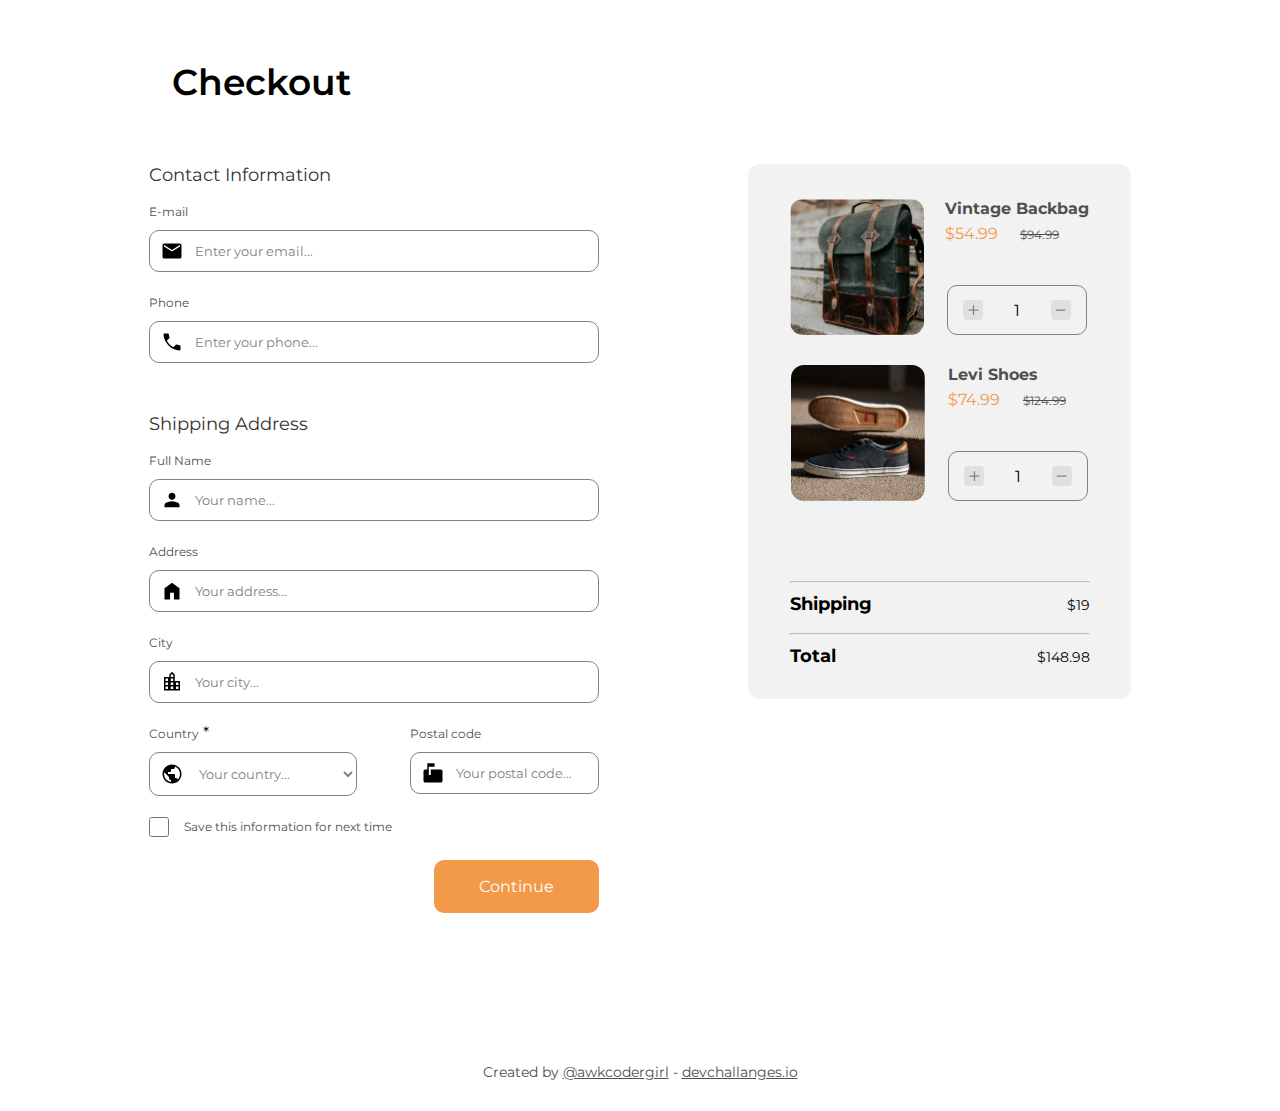
==== Checkout-Page/index.html @ d0a96e7c "Completed desktop view" ====
<!DOCTYPE html>
<html lang="en">
    <head>
        <meta charset="UTF-8">
        <title>Checkout Page</title>
        <link rel="stylesheet" href="style.css">
    </head>

    <body>
        <header>
            <h1 class="title">Checkout</h1>
        </header>

        <div class="mega-container">

            <form action="#" method="post">
            
                <fieldset class="part-1">
                    <legend>Contact Information</legend>

                    <label for="email">E-mail</label>
                    <input type="email" id="email" placeholder="Enter your email..." class="email">
        
                    <label for="phone">Phone</label>
                    <input type="tel" id="phone" pattern="[0-9]{3}-[0-9]{2}-[0-9]{3}" placeholder="Enter your phone..." class="phone">
                </fieldset>
                
                <fieldset class="part-2">
                    <legend>Shipping Address</legend>
                    <label for="fullName">Full Name</label>
                    <input type="text" id="fullName" placeholder="Your name..." class="fullName">

                    <label for="address">Address</label>
                    <input type="text" id="address" placeholder="Your address..." class="address">

                    <label for="city">City</label>
                    <input type="text" id="city" placeholder="Your city..." class="city">

                    <div class="one-row"> 
                        <div class="country">
                            <label for="country">Country</label> <span>*</span>
                            <select id="country" name="country" class="country">
                                <option>Your country...</option>
                                <option value="AF">Afghanistan</option>
                                <option value="AX">Aland Islands</option>
                                <option value="AL">Albania</option>
                                <option value="DZ">Algeria</option>
                                <option value="AS">American Samoa</option>
                                <option value="AD">Andorra</option>
                                <option value="AO">Angola</option>
                                <option value="AI">Anguilla</option>
                                <option value="AQ">Antarctica</option>
                                <option value="AG">Antigua and Barbuda</option>
                                <option value="AR">Argentina</option>
                                <option value="AM">Armenia</option>
                                <option value="AW">Aruba</option>
                                <option value="AU">Australia</option>
                                <option value="AT">Austria</option>
                                <option value="AZ">Azerbaijan</option>
                                <option value="BS">Bahamas</option>
                                <option value="BH">Bahrain</option>
                                <option value="BD">Bangladesh</option>
                                <option value="BB">Barbados</option>
                                <option value="BY">Belarus</option>
                                <option value="BE">Belgium</option>
                                <option value="BZ">Belize</option>
                                <option value="BJ">Benin</option>
                                <option value="BM">Bermuda</option>
                                <option value="BT">Bhutan</option>
                                <option value="BO">Bolivia</option>
                                <option value="BQ">Bonaire, Sint Eustatius and Saba</option>
                                <option value="BA">Bosnia and Herzegovina</option>
                                <option value="BW">Botswana</option>
                                <option value="BV">Bouvet Island</option>
                                <option value="BR">Brazil</option>
                                <option value="IO">British Indian Ocean Territory</option>
                                <option value="BN">Brunei Darussalam</option>
                                <option value="BG">Bulgaria</option>
                                <option value="BF">Burkina Faso</option>
                                <option value="BI">Burundi</option>
                                <option value="KH">Cambodia</option>
                                <option value="CM">Cameroon</option>
                                <option value="CA">Canada</option>
                                <option value="CV">Cape Verde</option>
                                <option value="KY">Cayman Islands</option>
                                <option value="CF">Central African Republic</option>
                                <option value="TD">Chad</option>
                                <option value="CL">Chile</option>
                                <option value="CN">China</option>
                                <option value="CX">Christmas Island</option>
                                <option value="CC">Cocos (Keeling) Islands</option>
                                <option value="CO">Colombia</option>
                                <option value="KM">Comoros</option>
                                <option value="CG">Congo</option>
                                <option value="CD">Congo, Democratic Republic of the Congo</option>
                                <option value="CK">Cook Islands</option>
                                <option value="CR">Costa Rica</option>
                                <option value="CI">Cote D'Ivoire</option>
                                <option value="HR">Croatia</option>
                                <option value="CU">Cuba</option>
                                <option value="CW">Curacao</option>
                                <option value="CY">Cyprus</option>
                                <option value="CZ">Czech Republic</option>
                                <option value="DK">Denmark</option>
                                <option value="DJ">Djibouti</option>
                                <option value="DM">Dominica</option>
                                <option value="DO">Dominican Republic</option>
                                <option value="EC">Ecuador</option>
                                <option value="EG">Egypt</option>
                                <option value="SV">El Salvador</option>
                                <option value="GQ">Equatorial Guinea</option>
                                <option value="ER">Eritrea</option>
                                <option value="EE">Estonia</option>
                                <option value="ET">Ethiopia</option>
                                <option value="FK">Falkland Islands (Malvinas)</option>
                                <option value="FO">Faroe Islands</option>
                                <option value="FJ">Fiji</option>
                                <option value="FI">Finland</option>
                                <option value="FR">France</option>
                                <option value="GF">French Guiana</option>
                                <option value="PF">French Polynesia</option>
                                <option value="TF">French Southern Territories</option>
                                <option value="GA">Gabon</option>
                                <option value="GM">Gambia</option>
                                <option value="GE">Georgia</option>
                                <option value="DE">Germany</option>
                                <option value="GH">Ghana</option>
                                <option value="GI">Gibraltar</option>
                                <option value="GR">Greece</option>
                                <option value="GL">Greenland</option>
                                <option value="GD">Grenada</option>
                                <option value="GP">Guadeloupe</option>
                                <option value="GU">Guam</option>
                                <option value="GT">Guatemala</option>
                                <option value="GG">Guernsey</option>
                                <option value="GN">Guinea</option>
                                <option value="GW">Guinea-Bissau</option>
                                <option value="GY">Guyana</option>
                                <option value="HT">Haiti</option>
                                <option value="HM">Heard Island and Mcdonald Islands</option>
                                <option value="VA">Holy See (Vatican City State)</option>
                                <option value="HN">Honduras</option>
                                <option value="HK">Hong Kong</option>
                                <option value="HU">Hungary</option>
                                <option value="IS">Iceland</option>
                                <option value="IN">India</option>
                                <option value="ID">Indonesia</option>
                                <option value="IR">Iran, Islamic Republic of</option>
                                <option value="IQ">Iraq</option>
                                <option value="IE">Ireland</option>
                                <option value="IM">Isle of Man</option>
                                <option value="IL">Israel</option>
                                <option value="IT">Italy</option>
                                <option value="JM">Jamaica</option>
                                <option value="JP">Japan</option>
                                <option value="JE">Jersey</option>
                                <option value="JO">Jordan</option>
                                <option value="KZ">Kazakhstan</option>
                                <option value="KE">Kenya</option>
                                <option value="KI">Kiribati</option>
                                <option value="KP">Korea, Democratic People's Republic of</option>
                                <option value="KR">Korea, Republic of</option>
                                <option value="XK">Kosovo</option>
                                <option value="KW">Kuwait</option>
                                <option value="KG">Kyrgyzstan</option>
                                <option value="LA">Lao People's Democratic Republic</option>
                                <option value="LV">Latvia</option>
                                <option value="LB">Lebanon</option>
                                <option value="LS">Lesotho</option>
                                <option value="LR">Liberia</option>
                                <option value="LY">Libyan Arab Jamahiriya</option>
                                <option value="LI">Liechtenstein</option>
                                <option value="LT">Lithuania</option>
                                <option value="LU">Luxembourg</option>
                                <option value="MO">Macao</option>
                                <option value="MK">Macedonia, the Former Yugoslav Republic of</option>
                                <option value="MG">Madagascar</option>
                                <option value="MW">Malawi</option>
                                <option value="MY">Malaysia</option>
                                <option value="MV">Maldives</option>
                                <option value="ML">Mali</option>
                                <option value="MT">Malta</option>
                                <option value="MH">Marshall Islands</option>
                                <option value="MQ">Martinique</option>
                                <option value="MR">Mauritania</option>
                                <option value="MU">Mauritius</option>
                                <option value="YT">Mayotte</option>
                                <option value="MX">Mexico</option>
                                <option value="FM">Micronesia, Federated States of</option>
                                <option value="MD">Moldova, Republic of</option>
                                <option value="MC">Monaco</option>
                                <option value="MN">Mongolia</option>
                                <option value="ME">Montenegro</option>
                                <option value="MS">Montserrat</option>
                                <option value="MA">Morocco</option>
                                <option value="MZ">Mozambique</option>
                                <option value="MM">Myanmar</option>
                                <option value="NA">Namibia</option>
                                <option value="NR">Nauru</option>
                                <option value="NP">Nepal</option>
                                <option value="NL">Netherlands</option>
                                <option value="AN">Netherlands Antilles</option>
                                <option value="NC">New Caledonia</option>
                                <option value="NZ">New Zealand</option>
                                <option value="NI">Nicaragua</option>
                                <option value="NE">Niger</option>
                                <option value="NG">Nigeria</option>
                                <option value="NU">Niue</option>
                                <option value="NF">Norfolk Island</option>
                                <option value="MP">Northern Mariana Islands</option>
                                <option value="NO">Norway</option>
                                <option value="OM">Oman</option>
                                <option value="PK">Pakistan</option>
                                <option value="PW">Palau</option>
                                <option value="PS">Palestinian Territory, Occupied</option>
                                <option value="PA">Panama</option>
                                <option value="PG">Papua New Guinea</option>
                                <option value="PY">Paraguay</option>
                                <option value="PE">Peru</option>
                                <option value="PH">Philippines</option>
                                <option value="PN">Pitcairn</option>
                                <option value="PL">Poland</option>
                                <option value="PT">Portugal</option>
                                <option value="PR">Puerto Rico</option>
                                <option value="QA">Qatar</option>
                                <option value="RE">Reunion</option>
                                <option value="RO">Romania</option>
                                <option value="RU">Russian Federation</option>
                                <option value="RW">Rwanda</option>
                                <option value="BL">Saint Barthelemy</option>
                                <option value="SH">Saint Helena</option>
                                <option value="KN">Saint Kitts and Nevis</option>
                                <option value="LC">Saint Lucia</option>
                                <option value="MF">Saint Martin</option>
                                <option value="PM">Saint Pierre and Miquelon</option>
                                <option value="VC">Saint Vincent and the Grenadines</option>
                                <option value="WS">Samoa</option>
                                <option value="SM">San Marino</option>
                                <option value="ST">Sao Tome and Principe</option>
                                <option value="SA">Saudi Arabia</option>
                                <option value="SN">Senegal</option>
                                <option value="RS">Serbia</option>
                                <option value="CS">Serbia and Montenegro</option>
                                <option value="SC">Seychelles</option>
                                <option value="SL">Sierra Leone</option>
                                <option value="SG">Singapore</option>
                                <option value="SX">Sint Maarten</option>
                                <option value="SK">Slovakia</option>
                                <option value="SI">Slovenia</option>
                                <option value="SB">Solomon Islands</option>
                                <option value="SO">Somalia</option>
                                <option value="ZA">South Africa</option>
                                <option value="GS">South Georgia and the South Sandwich Islands</option>
                                <option value="SS">South Sudan</option>
                                <option value="ES">Spain</option>
                                <option value="LK">Sri Lanka</option>
                                <option value="SD">Sudan</option>
                                <option value="SR">Suriname</option>
                                <option value="SJ">Svalbard and Jan Mayen</option>
                                <option value="SZ">Swaziland</option>
                                <option value="SE">Sweden</option>
                                <option value="CH">Switzerland</option>
                                <option value="SY">Syrian Arab Republic</option>
                                <option value="TW">Taiwan, Province of China</option>
                                <option value="TJ">Tajikistan</option>
                                <option value="TZ">Tanzania, United Republic of</option>
                                <option value="TH">Thailand</option>
                                <option value="TL">Timor-Leste</option>
                                <option value="TG">Togo</option>
                                <option value="TK">Tokelau</option>
                                <option value="TO">Tonga</option>
                                <option value="TT">Trinidad and Tobago</option>
                                <option value="TN">Tunisia</option>
                                <option value="TR">Turkey</option>
                                <option value="TM">Turkmenistan</option>
                                <option value="TC">Turks and Caicos Islands</option>
                                <option value="TV">Tuvalu</option>
                                <option value="UG">Uganda</option>
                                <option value="UA">Ukraine</option>
                                <option value="AE">United Arab Emirates</option>
                                <option value="GB">United Kingdom</option>
                                <option value="US">United States</option>
                                <option value="UM">United States Minor Outlying Islands</option>
                                <option value="UY">Uruguay</option>
                                <option value="UZ">Uzbekistan</option>
                                <option value="VU">Vanuatu</option>
                                <option value="VE">Venezuela</option>
                                <option value="VN">Viet Nam</option>
                                <option value="VG">Virgin Islands, British</option>
                                <option value="VI">Virgin Islands, U.s.</option>
                                <option value="WF">Wallis and Futuna</option>
                                <option value="EH">Western Sahara</option>
                                <option value="YE">Yemen</option>
                                <option value="ZM">Zambia</option>
                                <option value="ZW">Zimbabwe</option>
                            </select>
                        </div>

                        <div class="postal-code">
                            <label for="postal-code">Postal code</label>
                            <input type="text" id="postal-code" pattern="[0-9]*" placeholder="Your postal code..." class="postal-code">
                        </div>
                    </div>
                </fieldset>
                
                <div class="part-3">
                    <input type="checkbox" id="save-info">
                    <label for="save-info" class="save-info">Save this information for next time</label>

                    <button type="submit" id="submit-button">Continue</button>
                </div>

            </form>

            <div class="side-container">

                <div class="container1">

                    <div class="item-img">
                        <img src="images/photo1.png">
                    </div>

                    <div class="pq-container one">
                        <div class="price-container">
                            <h3 class="item-name">Vintage Backbag</h3>
                            <p class="new-price">$54.99</p>
                            <p class="old-price"><del>$94.99</del></p>
                        </div>
                
                        <div class="quantity-container">
                            <button type="button" class="plus-btn">
                                <svg xmlns="http://www.w3.org/2000/svg">
                                    <image href="images/plus.svg"/>
                                </svg>
                            </button>
                
                            <p class="quantity">1</p>
                            
                            <button type="button" class="minus-btn">
                                <svg xmlns="http://www.w3.org/2000/svg">
                                    <image href="images/minus.svg"/>
                                </svg>
                            </button>
                        </div>
                    </div>
                </div>

                <div class="container2">

                    <div class="item-img">
                        <img src="images/photo2.png">
                    </div>

                    <div class="pq-container two">
                        <div class="price-container">
                            <h3 class="item-name">Levi Shoes</h3>
                            <p class="new-price">$74.99</p>
                            <p class="old-price"><del>$124.99</del></p>
                        </div>
                
                        <div class="quantity-container">
                            <button type="button" class="plus-btn">
                                <svg xmlns="http://www.w3.org/2000/svg">
                                    <image href="images/plus.svg"/>
                                </svg>
                            </button>
                
                            <p class="quantity">1</p>
                            
                            <button type="button" class="minus-btn">
                                <svg xmlns="http://www.w3.org/2000/svg">
                                    <image href="images/minus.svg"/>
                                </svg>
                            </button>
                        </div>
                    </div>
                </div>
                
                <div class="container3"> 

                    <hr/>
                    
                    <div class="shipping">
                        <h3 class="shipping-title">Shipping</h3>
                        <p class="shipping-amount">$19</p>
                    </div>
                    
                    <hr/>

                    <div class="total">
                        <h3 class="total-title">Total</h3>
                        <p class="total-amount">$148.98</p>
                    </div>
                
                </div>

            </div>
        </div>

        <footer>
            <p>Created by <a href="https://github.com/awkcodergirl">@awkcodergirl</a> - <a href="https://devchallenges.io/">devchallanges.io</a></p>
        </footer>
    </body>
</html>
---- Checkout-Page/style.css ----
@import url('https://fonts.googleapis.com/css2?family=Montserrat:wght@600&display=swap');

*{
    box-sizing: border-box;
    margin:0 auto;
    font-family: 'Montserrat', sans-serif;
}

.title{
    font-size: 36px;
    font-weight: 600;
    margin: 60px 0;
    display:inline-block;
    max-width: 100%;
    padding-left: 172px;
    /* border: 1px solid;  */
}

form{
    max-width: 450px;
    /* border: 1px solid; */
    margin: 0;
}

.part-1, .part-2, .part-3, legend{
    border: none;
    margin-left: 0;
    padding: 0;
}

.part-1{
    margin-bottom: 30px;
}

legend{
    margin-bottom: 15px;
    color: #333333;
    font-size: 18px;
}

input[type=email], input[type=tel], input[type=text], #country {
    width: 100%;
    padding: 12px 45px;
    margin: 10px 0 20px 0px;
    display: inline-block;
    border: 1px solid #828282;
    border-radius: 10px;
    box-sizing: border-box;
}

input::placeholder, select{
    overflow: visible;
    color:#828282;
}

#country{
    width: 80%;
}

.one-row{
    display: flex;
    justify-content: space-between;
}

label{
    font-size: 12px;
    color: #4F4F4F;
}

input.email {
    background: url(images/email.svg) left no-repeat;
    background-position: 10px;
}

input.phone{
    background: url(images/phone.svg) left no-repeat;
    background-position: 10px;
}

input.fullName{
    background: url(images/user.svg) left no-repeat;
    background-position: 10px;
}

input.address{
    background: url(images/address.svg) left no-repeat;
    background-position: 10px;
}

input.city{
    background: url(images/city.svg) left no-repeat;
    background-position: 10px;
}

select.country{
    background: url(images/country.svg) left no-repeat;
    background-position: 10px;
}

input.postal-code{
    background: url(images/postal.svg) left no-repeat;
    background-position: 10px;
}

input[type=checkbox]{
    width: 20px;
    height: 20px;
    vertical-align:middle;
}

.save-info{
    margin-left: 11px;
}

#submit-button{
    display: block;
    margin-right: 0;
    background-color: #F2994A;
    border: none;
    border-radius: 10px;
    color: #FFFFFF;
    padding: 17px 45px;
    font-size: 16px;
    margin-top: 23px;
}

.quantity-container{
    display: flex;
    width: 140px;
    height: 50px;
    border: 1px solid;
    border-radius: 10px;
    border-color: #828282;
    justify-content: space-evenly;
    align-items: center;
    margin-top: 27px;
} 

.plus-btn, .minus-btn{
    border: none;
    border-radius: 4px;
    width: 20px;
    height: 20px;
    background-color: #E0E0E0;
    padding: 0;
}

.plus-btn svg, .plus-btn image, .minus-btn svg, .minus-btn image {
    width: 15px;
    height: 16px;
}

.plus-btn svg, .minus-btn svg{
    margin: 2px 0;
}

.container1, .container2{
    display: flex;
    width: 300px;
    gap: 20px;
}

.item-img img, .item-img{
    width: 134px;
    height: 136px;
    border-radius: 13px;
}

.item-name{
    font-size: 16px;
    color: #4E5150;
    margin-bottom: 6px;
}

.new-price{
    font-size: 16px;
    color: #F2994A;
}

.one .old-price, .two .old-price{
    font-size: 12px;
    color: #4E5150;
    position: relative;
    bottom: 16px;
    left: 75px;
}

.container1{
    margin-bottom: 30px;
}

.container2{
    margin-bottom: 80px;
}

.container3{
    width: 300px;
}

.total-title, .shipping-title{
    font-size: 18px;
}

.total-amount, .shipping-amount{
    font-size: 14px;
    position: relative;
    text-align: right;
    bottom: 19px;
}

.side-container{
    width: 383px;
    height: 535px;
    background-color: #F2F2F2;
    border-radius: 12px;
    padding-top: 35px;
    padding-bottom: 35px;
    margin: 0;
}

hr{
    border-top: 1px solid #BDBDBD;
}

.shipping, .total{
    margin-top: 10px;
}

.mega-container{
    display: flex;
    justify-content: space-evenly;
    /* flex-wrap: wrap-reverse; */
    padding: 0;
}

footer p, footer a {
    margin: 150px auto 30px auto;
    font-size: 14px;
    color: #4F4F4F;
    font-style: normal;
    text-align: center;
}
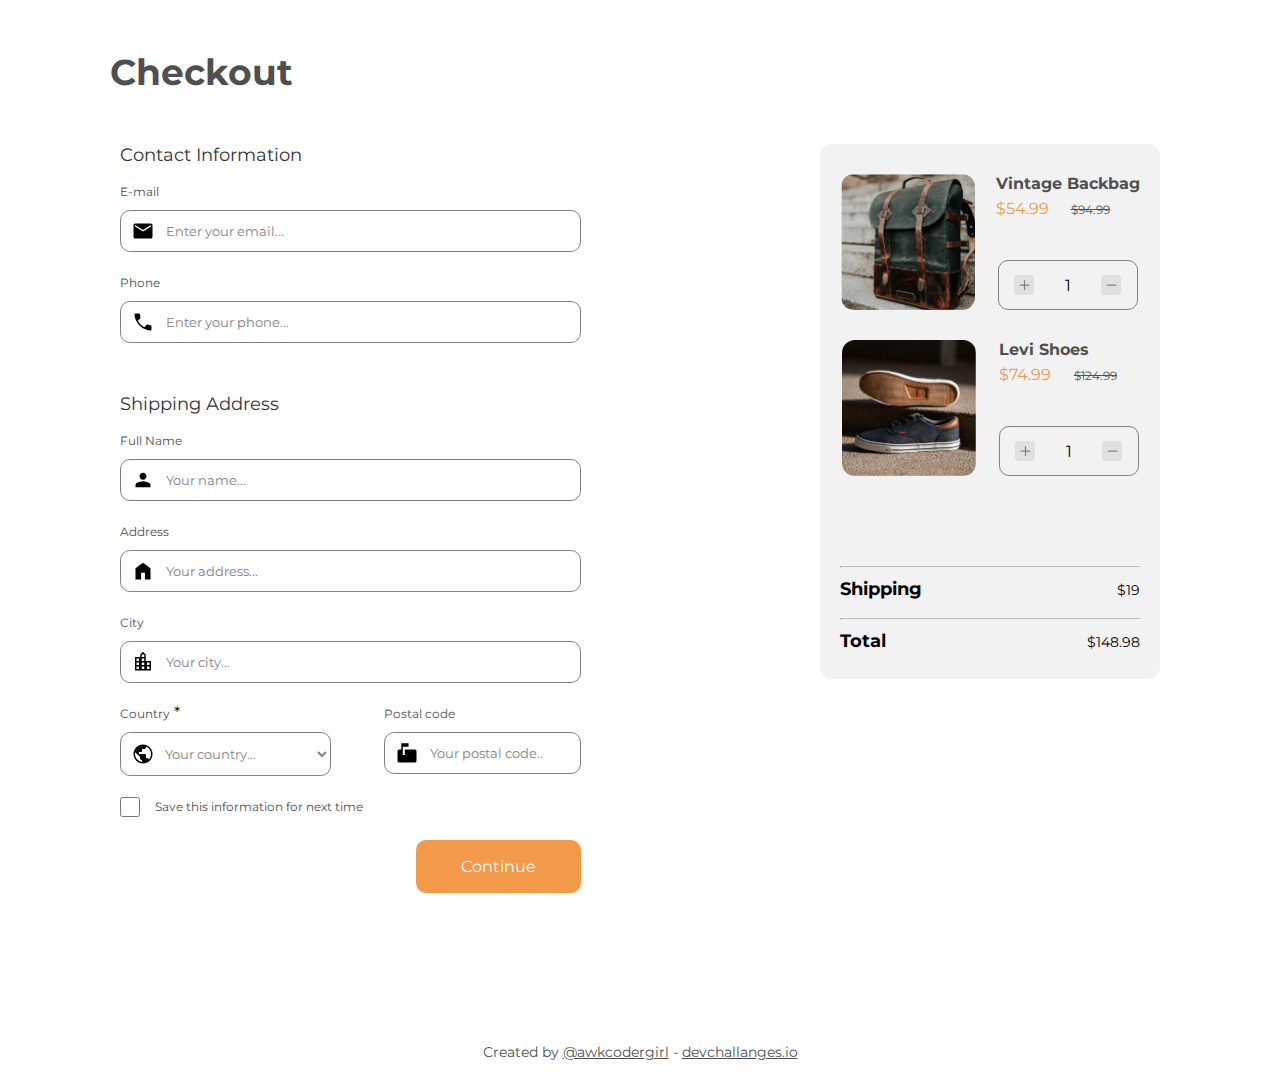
==== commit b21f891f: "Add JS for increasing/decreasing quantity, costs" ====
--- a/Checkout-Page/index.html
+++ b/Checkout-Page/index.html
@@ -7,8 +7,10 @@
     </head>
 
     <body>
+        <script src="script.js"></script>
+
         <header>
-            <h1 class="title">Checkout</h1>
+            <h1>Checkout</h1>
         </header>
 
         <div class="mega-container">
@@ -298,7 +300,7 @@
 
                         <div class="postal-code">
                             <label for="postal-code">Postal code</label>
-                            <input type="text" id="postal-code" pattern="[0-9]*" placeholder="Your postal code..." class="postal-code">
+                            <input type="text" id="postal-code" pattern="[0-9]*" placeholder="Your postal code.." class="postal-code">
                         </div>
                     </div>
                 </fieldset>
@@ -321,22 +323,24 @@
                     </div>
 
                     <div class="pq-container one">
+
                         <div class="price-container">
                             <h3 class="item-name">Vintage Backbag</h3>
-                            <p class="new-price">$54.99</p>
-                            <p class="old-price"><del>$94.99</del></p>
+                            <p class="new-price">$<span class="nprice-1">54.99</span></p>
+                            <p class="old-price"><del>$<span class="oprice-1">94.99</span></del></p>
                         </div>
                 
                         <div class="quantity-container">
-                            <button type="button" class="plus-btn">
+
+                            <button type="button" class="plus-btn" id="plus-btn" onclick="increaseQuantity_prod1()">
                                 <svg xmlns="http://www.w3.org/2000/svg">
                                     <image href="images/plus.svg"/>
                                 </svg>
                             </button>
                 
-                            <p class="quantity">1</p>
+                            <p class="quantity_prod1">1</p>
                             
-                            <button type="button" class="minus-btn">
+                            <button type="button" class="minus-btn" id="minus-btn" onclick="decreaseQuantity_prod1()">
                                 <svg xmlns="http://www.w3.org/2000/svg">
                                     <image href="images/minus.svg"/>
                                 </svg>
@@ -352,22 +356,23 @@
                     </div>
 
                     <div class="pq-container two">
+
                         <div class="price-container">
                             <h3 class="item-name">Levi Shoes</h3>
-                            <p class="new-price">$74.99</p>
-                            <p class="old-price"><del>$124.99</del></p>
+                            <p class="new-price">$<span class="nprice-2">74.99</span></p>
+                            <p class="old-price"><del>$<span class="oprice-2" >124.99</span></del></p>
                         </div>
                 
                         <div class="quantity-container">
-                            <button type="button" class="plus-btn">
+                            <button type="button" class="plus-btn" id="plus-btn" onclick="increaseQuantity_prod2()">
                                 <svg xmlns="http://www.w3.org/2000/svg">
                                     <image href="images/plus.svg"/>
                                 </svg>
                             </button>
                 
-                            <p class="quantity">1</p>
+                            <p class="quantity_prod2">1</p>
                             
-                            <button type="button" class="minus-btn">
+                            <button type="button" class="minus-btn" id="minus-btn" onclick="decreaseQuantity_prod2()">
                                 <svg xmlns="http://www.w3.org/2000/svg">
                                     <image href="images/minus.svg"/>
                                 </svg>
@@ -382,14 +387,14 @@
                     
                     <div class="shipping">
                         <h3 class="shipping-title">Shipping</h3>
-                        <p class="shipping-amount">$19</p>
+                        <p class="shipping-amount">$<span class="sprice">19</span></p>
                     </div>
                     
                     <hr/>
 
                     <div class="total">
                         <h3 class="total-title">Total</h3>
-                        <p class="total-amount">$148.98</p>
+                        <p class="total-amount">$<span class="tprice">148.98</span></p>
                     </div>
                 
                 </div>
--- a/Checkout-Page/style.css
+++ b/Checkout-Page/style.css
@@ -6,20 +6,27 @@
     font-family: 'Montserrat', sans-serif;
 }
 
-.title{
+header h1{
+    margin: 50px auto 50px 110px;
     font-size: 36px;
-    font-weight: 600;
-    margin: 60px 0;
-    display:inline-block;
-    max-width: 100%;
-    padding-left: 172px;
-    /* border: 1px solid;  */
-}
+    color: #4F4F4F;
+    font-style: normal;
+    text-align: left;
+    /* border: 1px solid; */
+}
+
+.mega-container{
+    display: flex;
+    justify-content:space-around;
+    padding: auto;
+    /* border: 1px solid; */
+}
+
 
 form{
-    max-width: 450px;
+    width: 36%;
+    margin: 0 auto;
     /* border: 1px solid; */
-    margin: 0;
 }
 
 .part-1, .part-2, .part-3, legend{
@@ -38,7 +45,7 @@
     font-size: 18px;
 }
 
-input[type=email], input[type=tel], input[type=text], #country {
+input[type=email], input[type=tel], input[type=text] {
     width: 100%;
     padding: 12px 45px;
     margin: 10px 0 20px 0px;
@@ -55,6 +62,12 @@
 
 #country{
     width: 80%;
+    padding: 12px 40px;
+    margin: 10px 0 20px 0px;
+    display: inline-block;
+    border: 1px solid #828282;
+    border-radius: 10px;
+    box-sizing: border-box;
 }
 
 .one-row{
@@ -186,15 +199,15 @@
 }
 
 .container1{
-    margin-bottom: 30px;
+    margin: 30px 20px;
 }
 
 .container2{
-    margin-bottom: 80px;
+    margin: 0px 20px 90px 20px;
 }
 
 .container3{
-    width: 300px;
+    margin: 0px 20px 0px 20px;
 }
 
 .total-title, .shipping-title{
@@ -209,13 +222,10 @@
 }
 
 .side-container{
-    width: 383px;
     height: 535px;
     background-color: #F2F2F2;
     border-radius: 12px;
-    padding-top: 35px;
-    padding-bottom: 35px;
-    margin: 0;
+    margin: 0 auto;
 }
 
 hr{
@@ -224,13 +234,6 @@
 
 .shipping, .total{
     margin-top: 10px;
-}
-
-.mega-container{
-    display: flex;
-    justify-content: space-evenly;
-    /* flex-wrap: wrap-reverse; */
-    padding: 0;
 }
 
 footer p, footer a {
@@ -239,4 +242,26 @@
     color: #4F4F4F;
     font-style: normal;
     text-align: center;
-}+}
+
+.plus-btn:hover, .minus-btn:hover{
+    border: 1px solid #174ea6;
+    background-color: #FFFFF0;
+}
+
+#submit-button:hover{
+    color: black;
+}
+
+
+/* @media (max-width:1060px) {
+    .mega-container{
+        flex-direction: column-reverse;
+    }
+} */
+
+
+/*  
+    Fix for mobile view
+    Add js
+*/